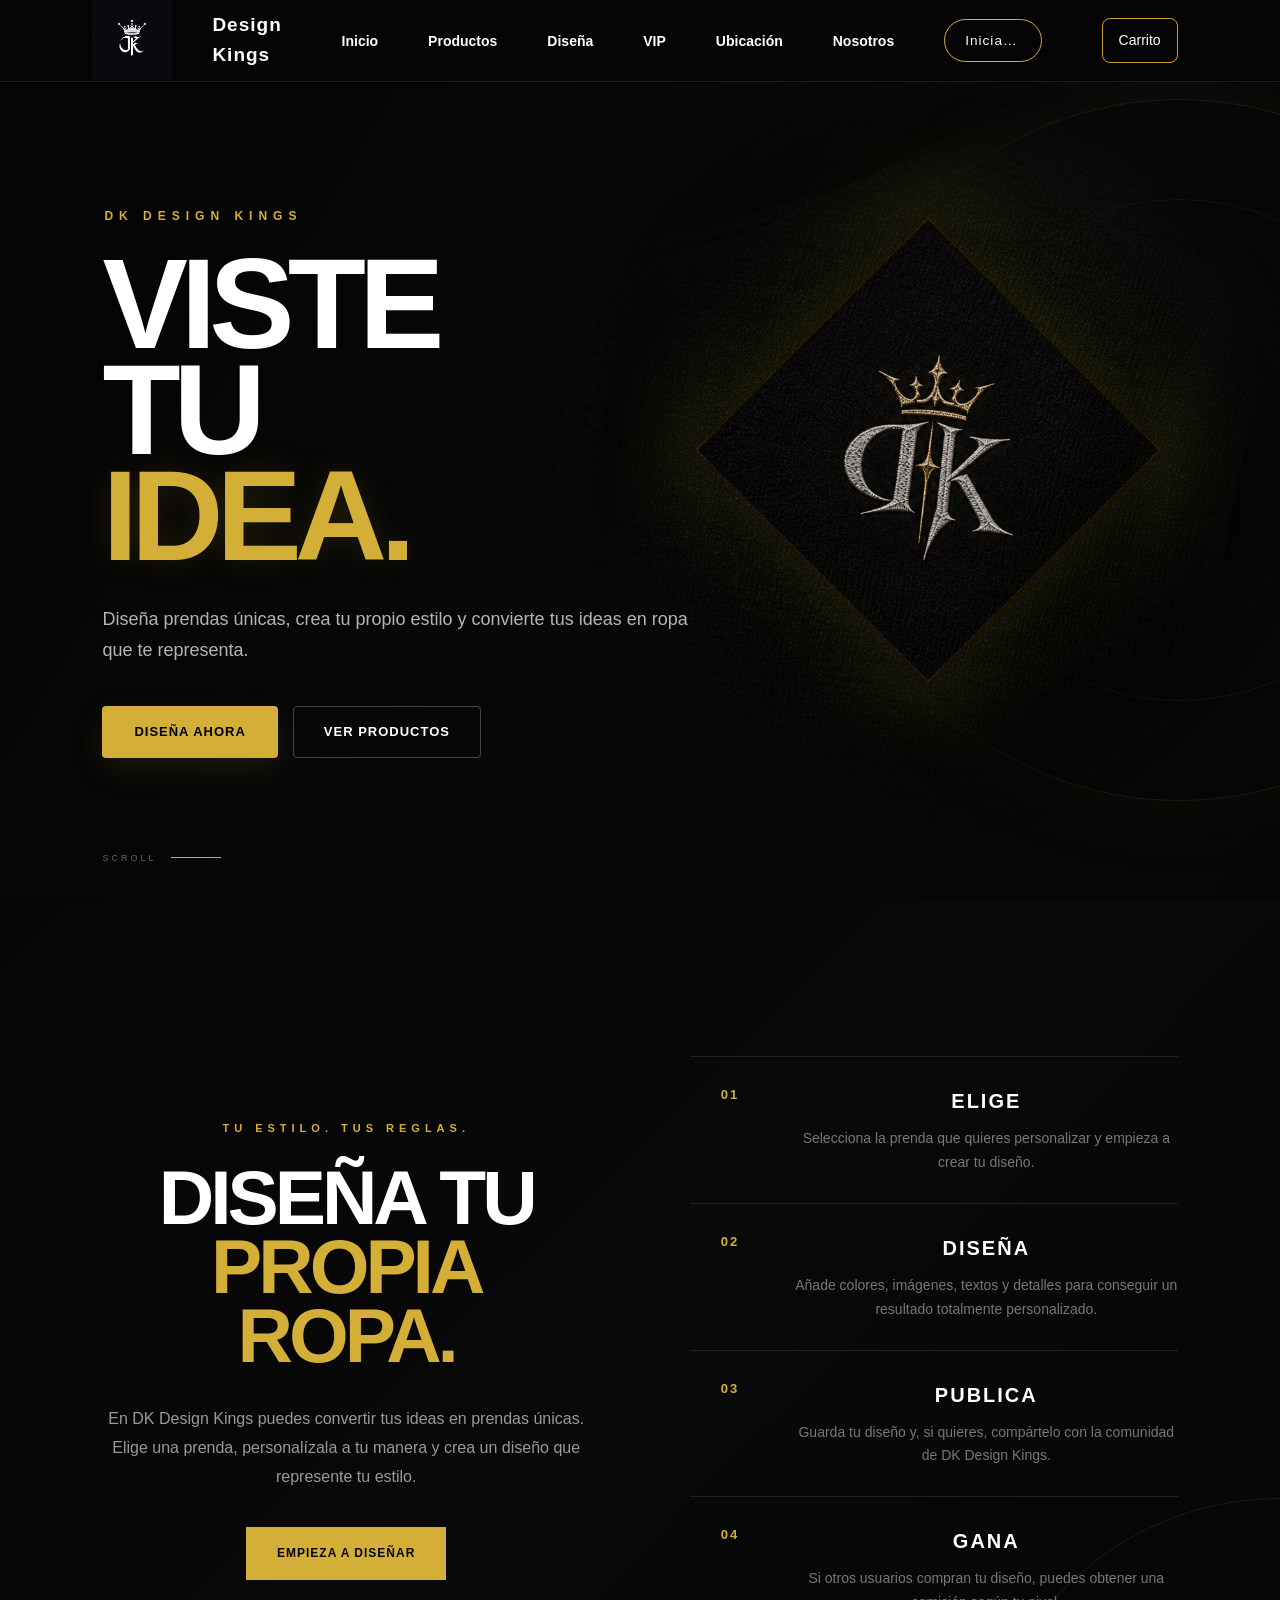
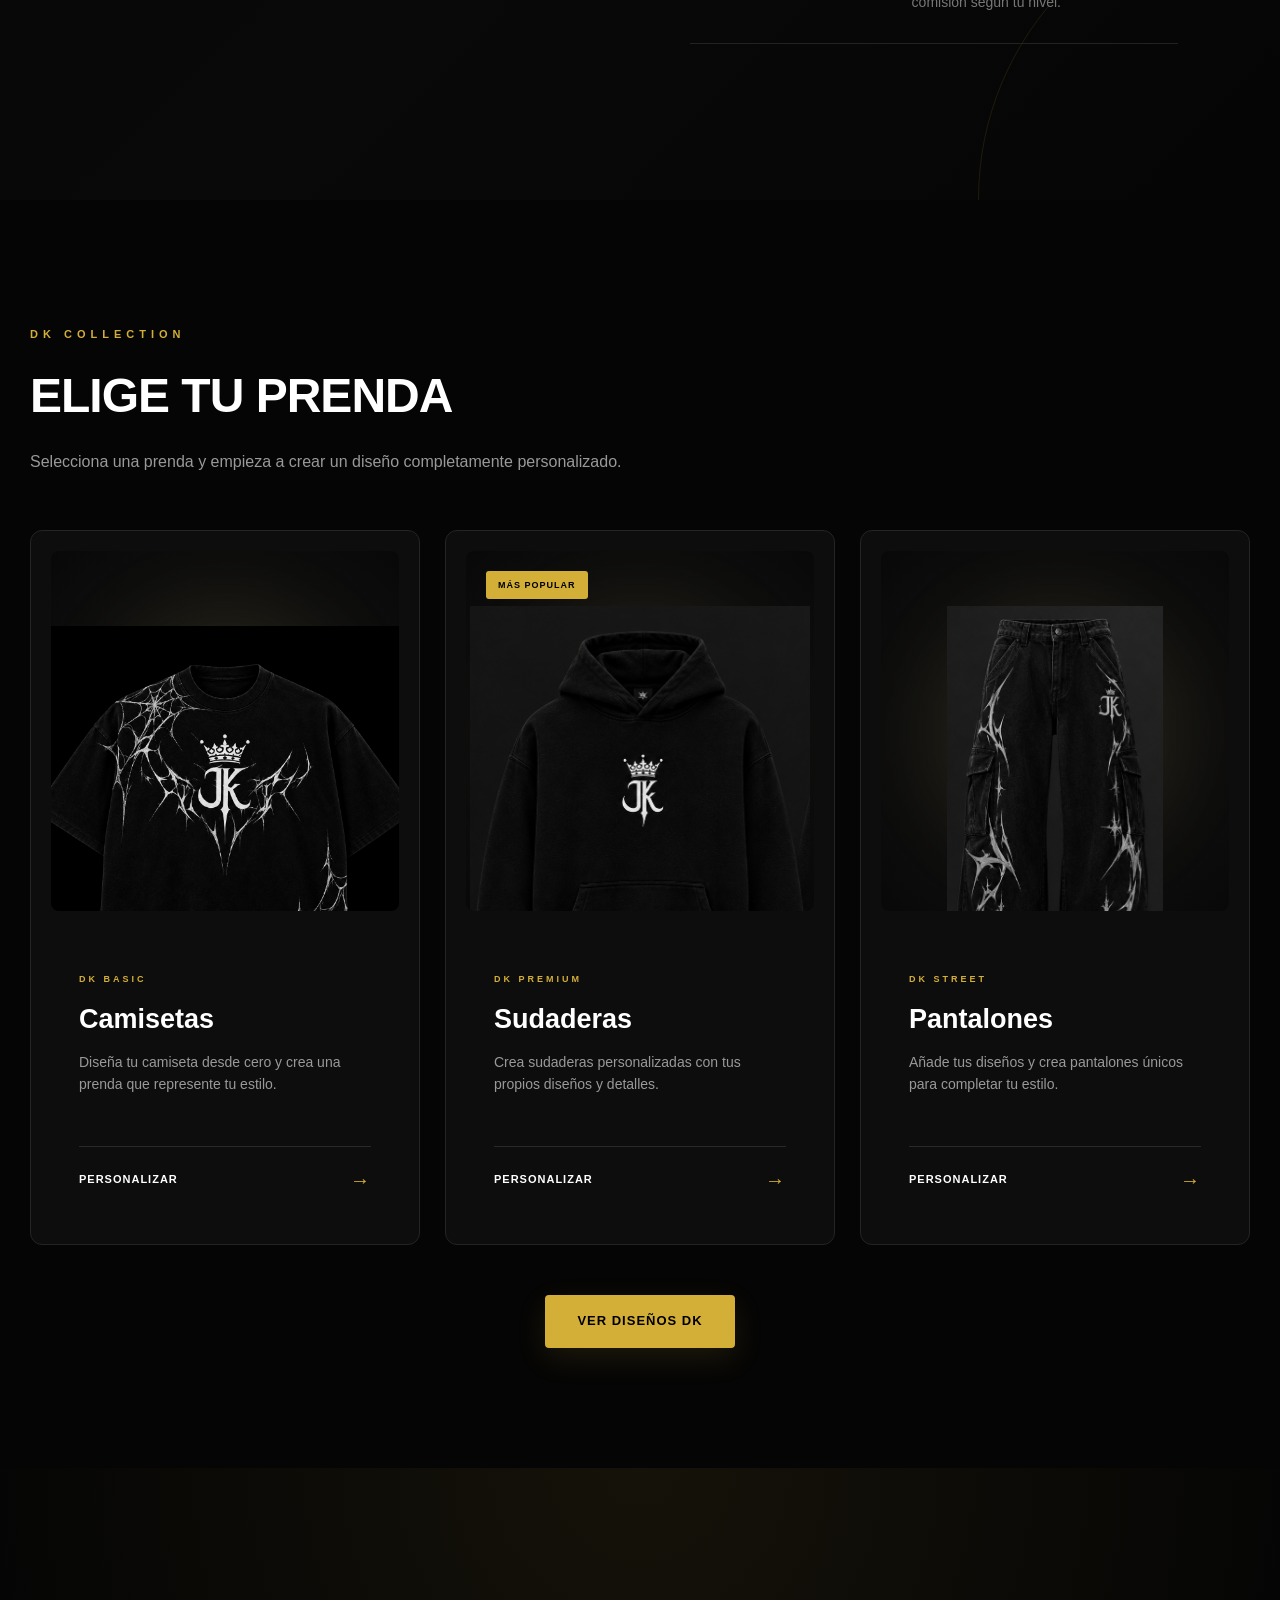
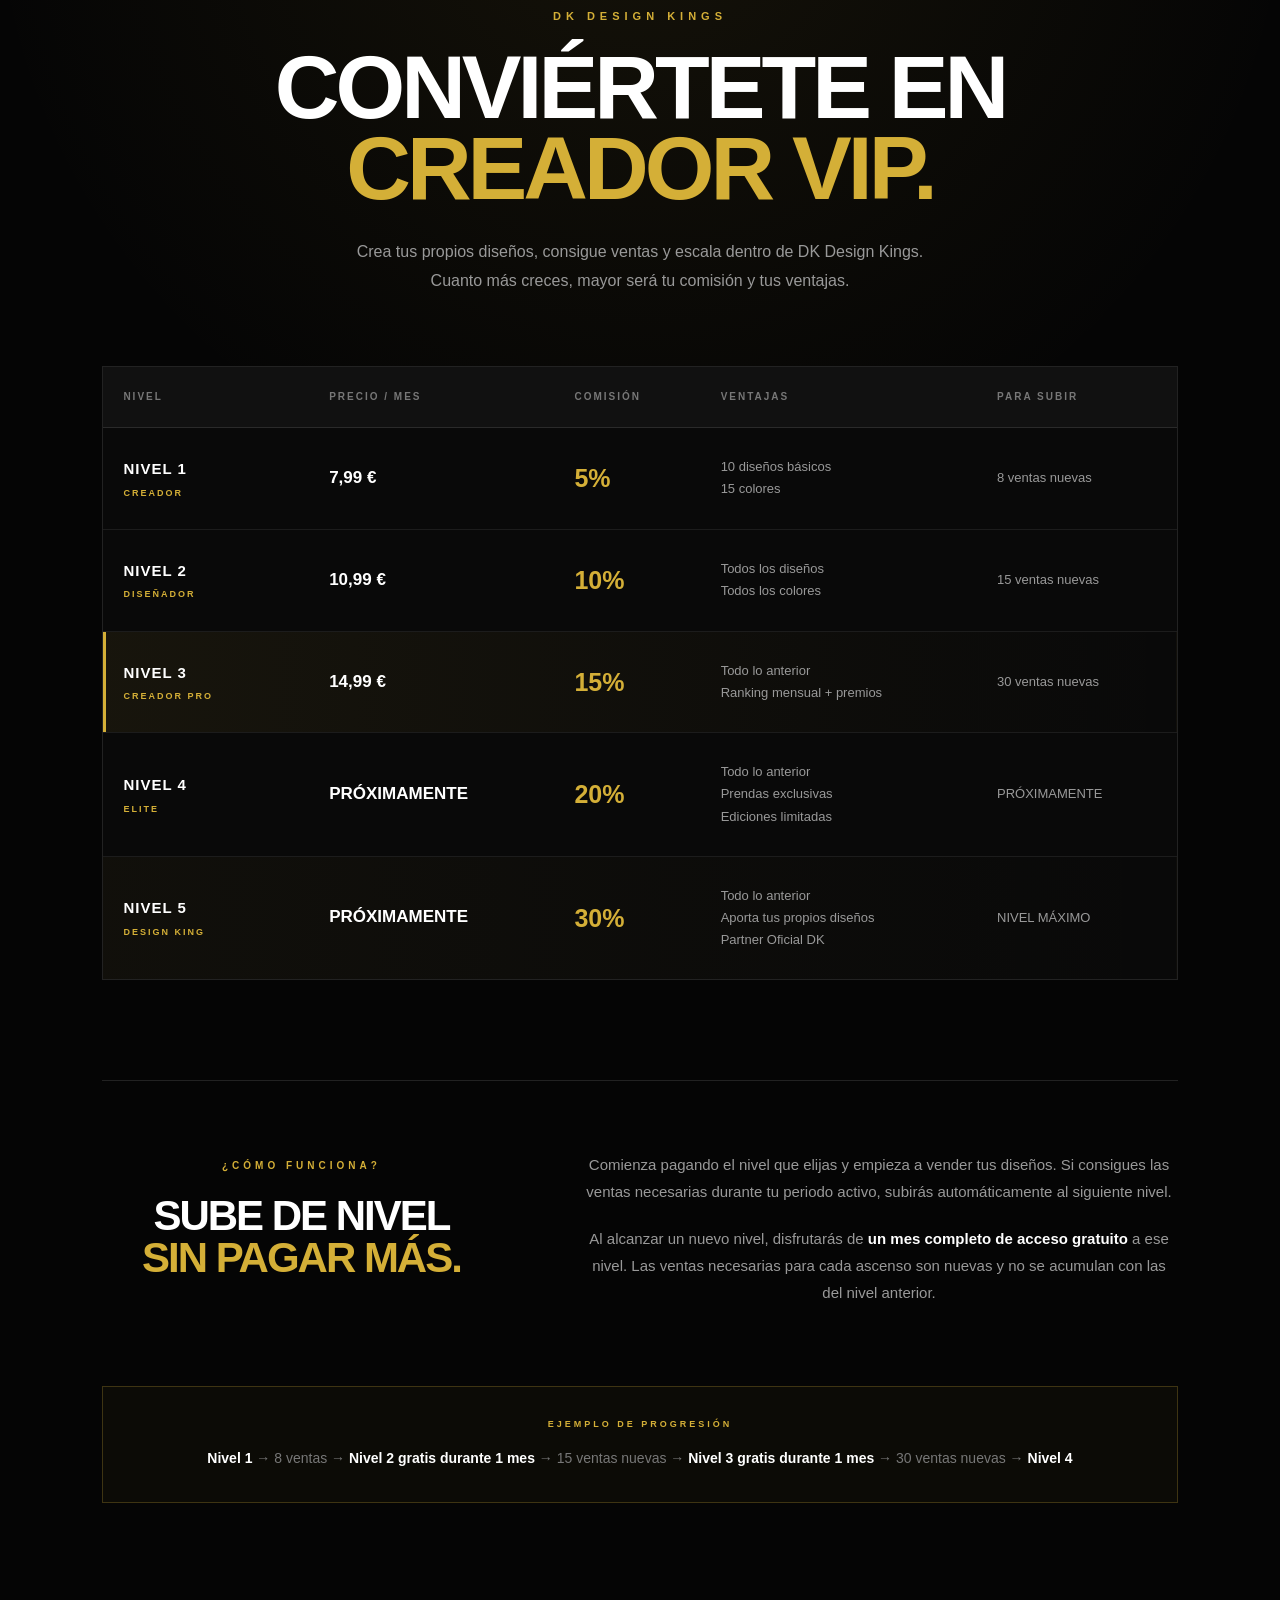
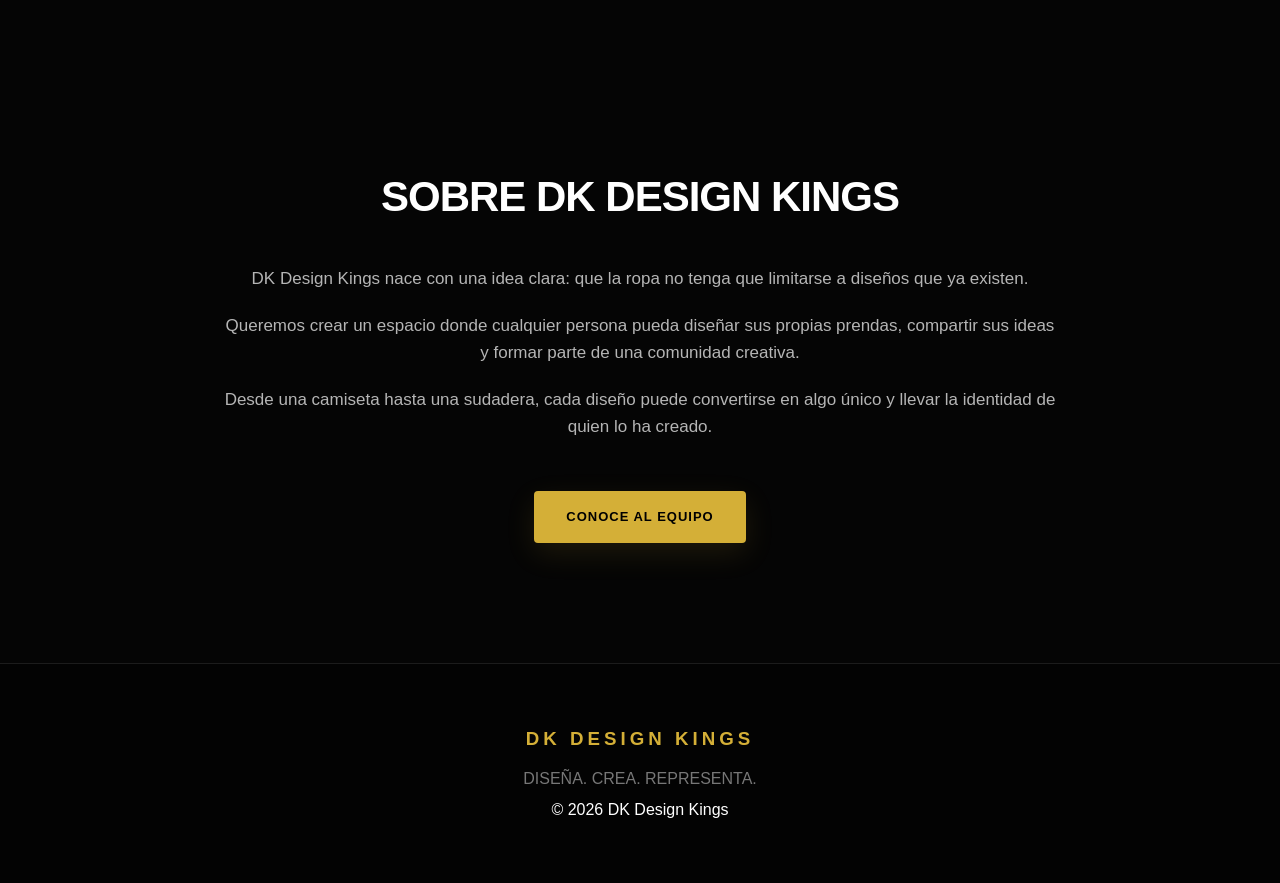
==== index.html @ 5ac58170 "commit incial" ====
<!DOCTYPE html>
<html lang="es">
<head>
    <meta charset="UTF-8">
    <meta name="viewport" content="width=device-width, initial-scale=1.0">

    <title>DK Design Kings</title>

    <link rel="stylesheet" href="style.css">
    <link rel="stylesheet" href="carrito.css">
    <script src="script.js" defer></script>
    <script src="carrito.js" defer></script>
</head>

<body>

    <!-- BARRA DE NAVEGACIÓN -->
    <header>
        <nav class="navbar">

<div class="logo">
    <img src="./Dk1.png" 
     style="width:125px; height:80px; object-fit:contain; display:block;"
     alt="Prueba">
</div>
          
<div class="brand-name">
    Design Kings
</div>
            <ul class="menu">
                <li><a href="#inicio">Inicio</a></li>
                <li><a href="#productos">Productos</a></li>
                <li><a href="#disena">Diseña</a></li>
                <li><a href="#vip">VIP</a></li>
                <li><a href="Equipo.html#ubicacion">Ubicación</a></li>
                <li><a href="#nosotros">Nosotros</a></li>
            </ul>

            <button type="button" class="login-button" id="btn-login">
                Iniciar sesión
            </button>

            <button type="button" class="cart-button nav-cart" data-carrito>
                Carrito <span class="cart-count oculto">0</span>
            </button>

        </nav>
    </header>

    <main>


<!-- PORTADA -->
<section id="inicio" class="hero">

    <div class="hero-content">

        <div class="hero-label">
            DK DESIGN KINGS
        </div>

        <h1>
            VISTE<br>
            TU<br>
            <span>IDEA.</span>
        </h1>

        <p class="hero-description">
            Diseña prendas únicas, crea tu propio estilo
            y convierte tus ideas en ropa que te representa.
        </p>

        <div class="hero-buttons">

            <a href="#disena" class="button">
                DISEÑA AHORA
            </a>

            <a href="#productos" class="button-outline">
                VER PRODUCTOS
            </a>

        </div>

    </div>


    <!-- ELEMENTO DECORATIVO -->

    <div class="hero-decoration">

        <div class="gold-circle"></div>

        <div class="dk-watermark">
    <img src="DkRopa.png" alt="DK Design Kings">
</div>

    </div>


    <!-- INDICADOR DE SCROLL -->

    <div class="scroll-indicator">

        <span>SCROLL</span>

        <div class="scroll-line"></div>

    </div>

</section>

<!-- DISEÑA -->
<section id="disena" class="design-section">

    <div class="design-intro">

        <span class="design-label">
            TU ESTILO. TUS REGLAS.
        </span>

        <h2>
            DISEÑA TU<br>
            <span>PROPIA ROPA.</span>
        </h2>

        <p>
            En DK Design Kings puedes convertir tus ideas
            en prendas únicas. Elige una prenda, personalízala
            a tu manera y crea un diseño que represente tu estilo.
        </p>

        <a href="#productos" class="design-button">
            EMPIEZA A DISEÑAR
        </a>

    </div>


    <div class="design-process">

        <div class="design-step">

            <div class="step-number">
                01
            </div>

            <div class="step-content">

                <h3>ELIGE</h3>

                <p>
                    Selecciona la prenda que quieres
                    personalizar y empieza a crear tu diseño.
                </p>

            </div>

        </div>


        <div class="design-step">

            <div class="step-number">
                02
            </div>

            <div class="step-content">

                <h3>DISEÑA</h3>

                <p>
                    Añade colores, imágenes, textos y detalles
                    para conseguir un resultado totalmente personalizado.
                </p>

            </div>

        </div>


        <div class="design-step">

            <div class="step-number">
                03
            </div>

            <div class="step-content">

                <h3>PUBLICA</h3>

                <p>
                    Guarda tu diseño y, si quieres, compártelo
                    con la comunidad de DK Design Kings.
                </p>

            </div>

        </div>


        <div class="design-step">

            <div class="step-number">
                04
            </div>

            <div class="step-content">

                <h3>GANA</h3>

                <p>
                    Si otros usuarios compran tu diseño,
                    puedes obtener una comisión según tu nivel.
                </p>

            </div>

        </div>

    </div>

</section>
  
        <!-- PRODUCTOS -->
<section id="productos" class="section products-section">

    <div class="section-heading">
        <span>DK COLLECTION</span>

        <h2>ELIGE TU PRENDA</h2>

        <p>
            Selecciona una prenda y empieza a crear un diseño
            completamente personalizado.
        </p>
    </div>


    <div class="products">

        <!-- CAMISETA -->

        <div class="product-card">

            <div class="product-image">

                <img src="CamisetaDk.png" alt="Camiseta personalizada" class="clothing-image">

            </div>

            <div class="product-info">

                <span class="product-type">
                    DK BASIC
                </span>

                <h3>Camisetas</h3>

                <p>
                    Diseña tu camiseta desde cero y crea
                    una prenda que represente tu estilo.
                </p>

                <a href="editor.html?prenda=manga_corta" class="product-button">
                    PERSONALIZAR
                    <span>→</span>
                </a>

            </div>

        </div>


        <!-- SUDADERA -->

        <div class="product-card">

            <div class="product-image">

                <img src="SudaderaDk.png" alt="Sudadera personalizada" class="clothing-image">
              <span class="product-tag">
                    MÁS POPULAR
                </span>
            </div>

            <div class="product-info">

                <span class="product-type">
                    DK PREMIUM
                </span>

                <h3>Sudaderas</h3>

                <p>
                    Crea sudaderas personalizadas con tus
                    propios diseños y detalles.
                </p>

                <a href="editor.html?prenda=sudadera" class="product-button">
                    PERSONALIZAR
                    <span>→</span>
                </a>

            </div>

        </div>


        <!-- PANTALONES -->

        <div class="product-card">

            <div class="product-image">

                <img src="PantalonDk.png" alt="Pantalón personalizado" class="clothing-image">

            </div>

            <div class="product-info">

                <span class="product-type">
                    DK STREET
                </span>

                <h3>Pantalones</h3>

                <p>
                    Añade tus diseños y crea pantalones
                    únicos para completar tu estilo.
                </p>

                <a href="editor.html?prenda=pantalon" class="product-button">
                    PERSONALIZAR
                    <span>→</span>
                </a>

            </div>

        </div>

    </div>

    <div style="text-align:center; margin-top:50px;">
        <a href="Coleccion.html" class="button">
            VER DISEÑOS DK
        </a>
    </div>

</section>

<!-- VIP -->
<section id="vip" class="section vip-section">

    <div class="vip-intro">

        <span class="vip-label">
            DK DESIGN KINGS
        </span>

        <h2>
            CONVIÉRTETE EN<br>
            <span>CREADOR VIP.</span>
        </h2>

        <p>
            Crea tus propios diseños, consigue ventas y
            escala dentro de DK Design Kings. Cuanto más
            creces, mayor será tu comisión y tus ventajas.
        </p>

    </div>


    <!-- TABLA DE NIVELES -->

    <div class="vip-table-container">

        <table class="vip-table">

            <thead>

                <tr>
                    <th>NIVEL</th>
                    <th>PRECIO / MES</th>
                    <th>COMISIÓN</th>
                    <th>VENTAJAS</th>
                    <th>PARA SUBIR</th>
                </tr>

            </thead>


            <tbody>

                <!-- NIVEL 1 -->

                <tr>

                    <td>
                        <strong>NIVEL 1</strong>
                        <span>CREADOR</span>
                    </td>

                    <td>
                        <strong>7,99 €</strong>
                    </td>

                    <td>
                        <strong>5%</strong>
                    </td>

                    <td>
                        10 diseños básicos<br>
                        15 colores
                    </td>

                    <td>
                        8 ventas nuevas
                    </td>

                </tr>


                <!-- NIVEL 2 -->

                <tr>

                    <td>
                        <strong>NIVEL 2</strong>
                        <span>DISEÑADOR</span>
                    </td>

                    <td>
                        <strong>10,99 €</strong>
                    </td>

                    <td>
                        <strong>10%</strong>
                    </td>

                    <td>
                        Todos los diseños<br>
                        Todos los colores
                    </td>

                    <td>
                        15 ventas nuevas
                    </td>

                </tr>


                <!-- NIVEL 3 -->

                <tr>

                    <td>
                        <strong>NIVEL 3</strong>
                        <span>CREADOR PRO</span>
                    </td>

                    <td>
                        <strong>14,99 €</strong>
                    </td>

                    <td>
                        <strong>15%</strong>
                    </td>

                    <td>
                        Todo lo anterior<br>
                        Ranking mensual + premios
                    </td>

                    <td>
                        30 ventas nuevas
                    </td>

                </tr>


                <!-- NIVEL 4 -->

                <tr>

                    <td>
                        <strong>NIVEL 4</strong>
                        <span>ELITE</span>
                    </td>

                    <td>
                        <strong>PRÓXIMAMENTE</strong>
                    </td>

                    <td>
                        <strong>20%</strong>
                    </td>

                    <td>
                        Todo lo anterior<br>
                        Prendas exclusivas<br>
                        Ediciones limitadas
                    </td>

                    <td>
                        PRÓXIMAMENTE
                    </td>

                </tr>


                <!-- NIVEL 5 -->

                <tr>

                    <td>
                        <strong>NIVEL 5</strong>
                        <span>DESIGN KING</span>
                    </td>

                    <td>
                        <strong>PRÓXIMAMENTE</strong>
                    </td>

                    <td>
                        <strong>30%</strong>
                    </td>

                    <td>
                        Todo lo anterior<br>
                        Aporta tus propios diseños<br>
                        Partner Oficial DK
                    </td>

                    <td>
                        NIVEL MÁXIMO
                    </td>

                </tr>

            </tbody>

        </table>

    </div>


    <!-- FUNCIONAMIENTO -->

    <div class="vip-how">

        <div class="vip-how-title">
            <span>¿CÓMO FUNCIONA?</span>

            <h3>
                SUBE DE NIVEL<br>
                <strong>SIN PAGAR MÁS.</strong>
            </h3>
        </div>


        <div class="vip-how-text">

            <p>
                Comienza pagando el nivel que elijas y
                empieza a vender tus diseños. Si consigues
                las ventas necesarias durante tu periodo
                activo, subirás automáticamente al siguiente
                nivel.
            </p>

            <p>
                Al alcanzar un nuevo nivel, disfrutarás de
                <strong>un mes completo de acceso gratuito</strong>
                a ese nivel. Las ventas necesarias para cada
                ascenso son nuevas y no se acumulan con las
                del nivel anterior.
            </p>

        </div>

    </div>


    <!-- EJEMPLO -->

    <div class="vip-example">

        <span> EJEMPLO DE PROGRESIÓN </span>

        <p>
            <strong>Nivel 1</strong> → 8 ventas →
            <strong>Nivel 2 gratis durante 1 mes</strong>
            →
            15 ventas nuevas →
            <strong>Nivel 3 gratis durante 1 mes</strong>
            →
            30 ventas nuevas →
            <strong>Nivel 4</strong>
        </p>

    </div>

</section>

<!-- NOSOTROS -->
       <section id="nosotros" class="section about">

    <h2>SOBRE DK DESIGN KINGS</h2>

    <p>
        DK Design Kings nace con una idea clara:
        que la ropa no tenga que limitarse a diseños
        que ya existen.
    </p>

    <p>
        Queremos crear un espacio donde cualquier persona
        pueda diseñar sus propias prendas, compartir sus ideas
        y formar parte de una comunidad creativa.
    </p>

    <p>
        Desde una camiseta hasta una sudadera, cada diseño
        puede convertirse en algo único y llevar la identidad
        de quien lo ha creado.
    </p>

    <a href="Equipo.html" class="button" style="display:inline-block; margin-top:30px;">
        CONOCE AL EQUIPO
    </a>

</section>

    </main>


    <!-- PIE DE PÁGINA -->
    <footer>

        <h3>DK DESIGN KINGS</h3>

        <p>DISEÑA. CREA. REPRESENTA.</p>

        © <span class="footer-year"></span> DK Design Kings

    </footer>



    <!-- INICIAR SESIÓN -->
    <div class="login-overlay" id="login-modal" hidden>
        <div class="login-box" role="dialog" aria-modal="true" aria-labelledby="login-title">

            <button type="button" class="login-close" id="login-close" aria-label="Cerrar">&times;</button>

            <span class="login-label">DK DESIGN KINGS</span>
            <h2 id="login-title">MI CUENTA</h2>

            <div class="login-tabs" id="login-tabs">
                <button type="button" class="login-tab activa" data-vista="login">INICIAR SESIÓN</button>
                <button type="button" class="login-tab" data-vista="registro">CREAR CUENTA</button>
            </div>

            <p class="login-msg" id="login-msg" role="alert"></p>

            <!-- Iniciar sesión -->
            <form class="login-form" id="form-login" data-vista="login" novalidate>
                <label>Correo electrónico
                    <input type="email" name="email" autocomplete="email" required>
                </label>
                <label>Contraseña
                    <input type="password" name="password" autocomplete="current-password" required>
                </label>
                <button type="submit" class="button">ENTRAR</button>
            </form>

            <!-- Crear cuenta -->
            <form class="login-form" id="form-registro" data-vista="registro" hidden novalidate>
                <label>Nombre
                    <input type="text" name="nombre" autocomplete="name" required>
                </label>
                <label>Correo electrónico
                    <input type="email" name="email" autocomplete="email" required>
                </label>
                <label>Contraseña (mínimo 6 caracteres)
                    <input type="password" name="password" autocomplete="new-password" required>
                </label>
                <label>Repite la contraseña
                    <input type="password" name="password2" autocomplete="new-password" required>
                </label>
                <button type="submit" class="button">CREAR CUENTA</button>
            </form>

            <!-- Sesión iniciada -->
            <div class="login-sesion" id="vista-sesion" hidden>
                <p>Has iniciado sesión como</p>
                <strong id="sesion-nombre"></strong>
                <span id="sesion-email"></span>

                <div class="login-disenos">
                    <h3>MIS DISEÑOS</h3>
                    <p class="login-disenos-vacio" id="sin-disenos">Aún no tienes diseños guardados.</p>
                    <ul id="lista-disenos"></ul>
                </div>

                <button type="button" class="button-outline" id="btn-logout">CERRAR SESIÓN</button>
            </div>

        </div>
    </div>

</body>
</html>
---- style.css ----
/* ==========================================
   DK DESIGN KINGS
   MODERN BLACK & GOLD
   ========================================== */

* {
    margin: 0;
    padding: 0;
    box-sizing: border-box;
    scroll-behavior: smooth;
}

:root {
    --black: #050505;
    --black-light: #0c0c0c;
    --card: #111111;
    --card-light: #171717;

    --gold: #d4af37;
    --gold-light: #f0d66d;

    --white: #ffffff;
    --gray: #b5b5b5;
    --dark-gray: #777777;
}

body {
    font-family: Arial, Helvetica, sans-serif;
    background: var(--black);
    color: var(--white);
    line-height: 1.6;
}


/* ==========================================
   NAVEGACIÓN
   ========================================== */

header {
    position: fixed;
    top: 0;
    left: 0;

    width: 100%;

    z-index: 1000;

    background: rgba(5, 5, 5, 0.88);

    backdrop-filter: blur(15px);

    border-bottom: 1px solid rgba(212, 175, 55, 0.15);
}

.navbar {
    max-width: 1250px;

    min-height: 80px;

    margin: auto;

    padding: 10px 25px;

    display: flex;
    align-items: center;

    gap: 50px;
}


/* LOGO */

.logo {
    width: 60px;
    height: 60px;

    display: flex;
    align-items: center;
    justify-content: center;

    background: transparent;

    border-radius: 0;

    box-shadow: none;

    transition: 0.5s;
}

.logo img {
    width: 6px;
    height: 60px;

    object-fit: contain;

    display: block;
}

.logo:hover {
    transform: scale(1.05);
}


.brand-name {
    color: var(--white);

    font-size: 19px;

    font-weight: 700;

    letter-spacing: 1px;
}

/* MENÚ */

.menu {
    list-style: none;

    display: flex;

    gap: 50px;

    margin-left: auto;
}

.menu a {
    position: relative;

    color: var(--white);

    text-decoration: none;

    font-size: 14px;

    font-weight: 600;

    transition: 0.3s;
}

.menu a::after {
    content: "";

    position: absolute;

    left: 0;
    bottom: -7px;

    width: 0;
    height: 2px;

    background: var(--gold);

    transition: 0.3s;
}

.menu a:hover {
    color: var(--gold);
}

.menu a:hover::after {
    width: 100%;
}


/* ==========================================
   HERO / PORTADA
   ========================================== */

.hero {
    min-height: 100vh;

    display: flex;
    align-items: center;

    padding: 140px 8% 80px;

    position: relative;

    overflow: hidden;

    background:
        radial-gradient(
            circle at 75% 40%,
            rgba(212, 175, 55, 0.12),
            transparent 30%
        ),

        linear-gradient(
            135deg,
            #050505 0%,
            #0a0a0a 50%,
            #050505 100%
        );
}


/* BRILLO DECORATIVO */

.hero::before {
    content: "";

    position: absolute;

    width: 500px;
    height: 500px;

    right: -180px;
    top: 100px;

    border-radius: 50%;

    border: 1px solid rgba(212, 175, 55, 0.12);

    box-shadow:
        0 0 100px rgba(212, 175, 55, 0.05);
}


.hero-content {
    position: relative;

    max-width: 800px;

    z-index: 2;
}


.small-title {
    color: var(--gold);

    font-size: 13px;

    font-weight: 700;

    letter-spacing: 6px;

    margin-bottom: 25px;
}


.hero h1 {
    font-size: clamp(60px, 10vw, 125px);

    line-height: 0.86;

    letter-spacing: -6px;

    font-weight: 900;

    margin-bottom: 35px;
}


.hero p {
    max-width: 600px;

    color: var(--gray);

    font-size: 18px;

    margin-bottom: 40px;
}


/* ==========================================
   BOTONES
   ========================================== */

.button {
    display: inline-block;

    padding: 16px 32px;

    background: var(--gold);

    color: #000;

    text-decoration: none;

    font-size: 13px;

    font-weight: 800;

    letter-spacing: 1px;

    border-radius: 4px;

    transition: 0.3s;

    box-shadow:
        0 10px 30px rgba(212, 175, 55, 0.12);
}

.button:hover {
    background: var(--gold-light);

    transform: translateY(-4px);

    box-shadow:
        0 15px 35px rgba(212, 175, 55, 0.25);
}


/* ==========================================
   SECCIONES
   ========================================== */

.section {
    max-width: 1250px;

    margin: auto;

    padding: 120px 30px;
}


.section h2 {
    font-size: 42px;

    font-weight: 800;

    letter-spacing: -1px;

    margin-bottom: 20px;
}


.section-text {
    max-width: 650px;

    color: var(--gray);

    margin-bottom: 60px;
}


/* ==========================================
   PRODUCTOS
   ========================================== */

.products {
    display: grid;

    grid-template-columns:
        repeat(3, 1fr);

    gap: 25px;
}


.product-card {
    position: relative;

    background:
        linear-gradient(
            145deg,
            #151515,
            #0d0d0d
        );

    border: 1px solid #242424;

    padding: 20px;

    border-radius: 12px;

    overflow: hidden;

    transition: 0.4s;
}


.product-card::before {
    content: "";

    position: absolute;

    top: 0;
    left: 0;

    width: 100%;
    height: 2px;

    background: var(--gold);

    transform: scaleX(0);

    transform-origin: left;

    transition: 0.4s;
}


.product-card:hover {
    transform: translateY(-10px);

    border-color: rgba(212, 175, 55, 0.5);

    box-shadow:
        0 20px 50px rgba(0, 0, 0, 0.5);
}


.product-card:hover::before {
    transform: scaleX(1);
}


.product-image {
    height: 220px;

    display: flex;

    align-items: center;
    justify-content: center;

    background:
        radial-gradient(
            circle,
            #222222,
            #0b0b0b
        );

    border-radius: 8px;

    font-size: 90px;

    margin-bottom: 25px;
}


.product-card h3 {
    color: var(--white);

    font-size: 24px;

    margin-bottom: 8px;
}


.product-card p {
    color: var(--gray);

    font-size: 14px;
}


/* ==========================================
   DISEÑA
   ========================================== */

.design-section {
    text-align: center;

    max-width: 1300px;
}


.design-section > p {
    max-width: 700px;

    margin: 0 auto 65px;

    color: var(--gray);
}


.steps {
    display: grid;

    grid-template-columns:
        repeat(3, 1fr);

    gap: 25px;
}


.steps div {
    position: relative;

    background: var(--card);

    border: 1px solid #242424;

    padding: 40px 30px;

    border-radius: 10px;

    transition: 0.3s;
}


.steps div:hover {
    border-color: var(--gold);

    transform: translateY(-6px);
}


.steps span {
    color: var(--gold);

    font-size: 14px;

    font-weight: bold;

    letter-spacing: 2px;
}


.steps h3 {
    color: var(--white);

    font-size: 26px;

    margin: 15px 0 10px;
}


.steps p {
    color: var(--gray);
}


/* ==========================================
   VIP
   ========================================== */

.vip-section {
    max-width: 1300px;

    text-align: center;
}


.vip-section > p {
    color: var(--gray);

    margin-bottom: 60px;
}


.levels {
    display: grid;

    grid-template-columns:
        repeat(5, 1fr);

    gap: 15px;
}


.level {
    background:
        linear-gradient(
            145deg,
            #151515,
            #0d0d0d
        );

    border: 1px solid #292929;

    padding: 30px 15px;

    border-radius: 10px;

    transition: 0.3s;
}


.level:hover {
    border-color: var(--gold);

    transform: translateY(-7px);

    box-shadow:
        0 15px 35px rgba(212, 175, 55, 0.08);
}


.level span {
    color: var(--gold);

    font-size: 11px;

    font-weight: bold;

    letter-spacing: 2px;
}


.level h3 {
    color: var(--white);

    font-size: 45px;

    margin: 12px 0;
}


.level p {
    color: var(--gray);

    font-size: 13px;
}


/* ==========================================
   SOBRE NOSOTROS
   ========================================== */

.about {
    max-width: 900px;

    text-align: center;
}


.about h2 {
    margin-bottom: 35px;
}


.about p {
    color: var(--gray);

    margin-bottom: 20px;

    font-size: 17px;
}


/* ==========================================
   FOOTER
   ========================================== */

footer {
    text-align: center;

    padding: 60px 20px;

    background: #030303;

    border-top: 1px solid #1c1c1c;
}


footer h3 {
    color: var(--gold);

    letter-spacing: 4px;

    margin-bottom: 12px;
}


footer p {
    color: var(--dark-gray);

    margin: 5px;
}


/* ==========================================
   TABLET
   ========================================== */

@media (max-width: 900px) {

    .menu {
        gap: 15px;
    }

    .menu a {
        font-size: 12px;
    }

    .products {
        grid-template-columns: 1fr;
    }

    .steps {
        grid-template-columns: 1fr;
    }

    .levels {
        grid-template-columns:
            repeat(2, 1fr);
    }
}


/* ==========================================
   MÓVIL
   ========================================== */

@media (max-width: 600px) {

    .navbar {
        min-height: 70px;

        padding: 10px 15px;
    }

    .brand-name {
        font-size: 15px;
    }

    .menu {
        display: none;
    }

    .hero {
        padding: 120px 25px 70px;
    }

    .hero h1 {
        font-size: 60px;

        letter-spacing: -3px;
    }

    .hero p {
        font-size: 16px;
    }

    .section {
        padding: 80px 20px;
    }

    .section h2 {
        font-size: 32px;
    }

    .levels {
        grid-template-columns: 1fr;
    }

}

/* ==========================================
   PORTADA DK DESIGN KINGS
   ========================================== */

.hero {
    min-height: 100vh;

    position: relative;

    display: flex;
    align-items: center;

    padding: 140px 8% 80px;

    overflow: hidden;

    background:
        radial-gradient(
            circle at 75% 45%,
            rgba(212, 175, 55, 0.13),
            transparent 28%
        ),

        linear-gradient(
            120deg,
            #030303 0%,
            #080808 55%,
            #050505 100%
        );
}


/* LÍNEAS DECORATIVAS */

.hero::before {
    content: "";

    position: absolute;

    width: 700px;
    height: 700px;

    right: -250px;
    top: 50%;

    transform: translateY(-50%);

    border: 1px solid rgba(212, 175, 55, 0.12);

    border-radius: 50%;

    box-shadow:
        0 0 100px rgba(212, 175, 55, 0.05);
}


.hero::after {
    content: "";

    position: absolute;

    width: 500px;
    height: 500px;

    right: -150px;
    top: 50%;

    transform: translateY(-50%);

    border: 1px solid rgba(212, 175, 55, 0.08);

    border-radius: 50%;
}


/* CONTENIDO */

.hero-content {
    position: relative;

    z-index: 5;

    max-width: 750px;
}


/* PEQUEÑO TÍTULO */

.hero-label {
    display: inline-block;

    color: #d4af37;

    font-size: 12px;

    font-weight: 800;

    letter-spacing: 6px;

    margin-bottom: 25px;

    padding-left: 2px;
}


/* TÍTULO PRINCIPAL */

.hero h1 {
    margin: 0;

    color: #ffffff;

    font-size: clamp(70px, 10vw, 135px);

    line-height: 0.83;

    letter-spacing: -7px;

    font-weight: 900;
}


/* PALABRA DORADA */

.hero h1 span {
    color: #d4af37;

    text-shadow:
        0 0 30px rgba(212, 175, 55, 0.15);
}


/* DESCRIPCIÓN */

.hero-description {
    max-width: 550px;

    margin-top: 35px;

    margin-bottom: 35px;

    color: #b5b5b5;

    font-size: 17px;

    line-height: 1.7;
}


/* BOTONES */

.hero-buttons {
    display: flex;

    align-items: center;

    gap: 15px;
}


.hero-buttons .button {
    margin: 0;
}


/* BOTÓN TRANSPARENTE */

.button-outline {
    display: inline-block;

    padding: 15px 30px;

    color: #ffffff;

    background: transparent;

    border: 1px solid #444444;

    border-radius: 4px;

    text-decoration: none;

    font-size: 13px;

    font-weight: 700;

    letter-spacing: 1px;

    transition: 0.3s;
}


.button-outline:hover {
    color: #d4af37;

    border-color: #d4af37;

    transform: translateY(-3px);
}


/* ==========================================
   DECORACIÓN DK
   ========================================== */

.hero-decoration {
    position: absolute;

    right: 8%;

    top: 50%;

    width: 500px;
    height: 500px;

    transform: translateY(-50%);

    z-index: 2;
}


/* CÍRCULO DORADO */

.gold-circle {
    position: absolute;

    width: 330px;
    height: 330px;

    left: 50%;
    top: 50%;

    transform:
        translate(-50%, -50%)
        rotate(45deg);

    border: 2px solid rgba(211, 110, 0, 0.86);

    box-shadow:
        0 0 90px rgba(229, 232, 0, 0.86);

    animation: floating 5s ease-in-out infinite;
}


 /* DK GIGANTE */

.dk-watermark {
    position: absolute;

    left: 50%;
    top: 50%;

    transform: translate(-50%, -50%);

    width: 800px;
    height: 800px;

    display: flex;
    align-items: center;
    justify-content: center;

    user-select: none;
}

.dk-watermark img {
    width: 100%;
    height: 100%;

    object-fit: contain;

    opacity: 0.85;
}


/* ANIMACIÓN */

@keyframes floating {

    0% {
        transform:
            translate(-50%, -50%)
            rotate(45deg);
    }

    50% {
        transform:
            translate(-50%, -53%)
            rotate(50deg);
    }

    100% {
        transform:
            translate(-50%, -50%)
            rotate(45deg);
    }

}


/* ==========================================
   SCROLL
   ========================================== */

.scroll-indicator {
    position: absolute;

    bottom: 35px;
    left: 8%;

    display: flex;

    align-items: center;

    gap: 15px;

    color: #666666;

    font-size: 9px;

    letter-spacing: 3px;
}


.scroll-line {
    width: 50px;

    height: 1px;

    background: #d4af37;
}


/* ==========================================
   PORTADA EN TABLET
   ========================================== */

@media (max-width: 1000px) {

    .hero-decoration {
        right: -100px;

        opacity: 0.5;
    }

}


/* ==========================================
   PORTADA EN MÓVIL
   ========================================== */

@media (max-width: 600px) {

    .hero {
        padding:
            130px 25px
            100px;
    }


    .hero h1 {
        font-size: 68px;

        letter-spacing: -4px;
    }


    .hero-description {
        font-size: 15px;
    }


    .hero-buttons {
        flex-direction: column;

        align-items: flex-start;
    }


    .hero-decoration {
        right: -250px;

        opacity: 0.25;
    }


    .scroll-indicator {
        left: 25px;
    }

}
/* ==========================================
   PRODUCTOS - DK COLLECTION
   ========================================== */

.products-section {
    max-width: 1300px;
}


/* CABECERA */

.section-heading {
    margin-bottom: 55px;
}

.section-heading span {
    color: #d4af37;

    font-size: 11px;

    font-weight: 800;

    letter-spacing: 5px;
}

.section-heading h2 {
    margin-top: 12px;

    margin-bottom: 15px;

    font-size: 48px;

    color: #ffffff;
}

.section-heading p {
    max-width: 600px;

    color: #999999;

    font-size: 16px;
}


/* GRID */

.products {
    display: grid;

    grid-template-columns:
        repeat(3, 1fr);

    gap: 25px;
}


/* TARJETA */

.product-card {
    position: relative;

    background: #0d0d0d;

    border: 1px solid #242424;

    border-radius: 12px;

    overflow: hidden;

    transition: 0.4s;
}

.product-card:hover {
    transform: translateY(-10px);

    border-color: rgba(212, 175, 55, 0.55);

    box-shadow:
        0 25px 60px rgba(0, 0, 0, 0.5);
}


/* IMAGEN */

.product-image {
    height: 360px;

    position: relative;

    display: flex;

    align-items: center;
    justify-content: center;

    overflow: hidden;

    background:
        radial-gradient(
            circle at center,
            #242424 0%,
            #111111 45%,
            #080808 100%
        );
}


/* BRILLO */

.product-image::before {
    content: "";

    position: absolute;

    width: 250px;
    height: 250px;

    border-radius: 50%;

    background:
        rgba(212, 175, 55, 0.08);

    filter: blur(40px);

    transition: 0.4s;
}

.product-card:hover .product-image::before {
    background:
        rgba(212, 175, 55, 0.14);

    transform: scale(1.2);
}


/* ETIQUETA */

.product-tag {
    position: absolute;

    top: 20px;
    left: 20px;

    padding: 7px 12px;

    background: #d4af37;

    color: #000;

    font-size: 9px;

    font-weight: 800;

    letter-spacing: 1px;

    border-radius: 3px;
}


/* ==========================================
   PRENDAS CREADAS CON CSS
   ========================================== */

.clothing-icon {
    position: relative;

    z-index: 2;

    filter:
        drop-shadow(
            0 20px 20px rgba(0,0,0,0.5)
        );
}


/* CAMISETA */

.t-shirt {
    width: 190px;
    height: 210px;
}

.shirt-body {
    position: absolute;

    width: 120px;
    height: 155px;

    left: 35px;
    top: 40px;

    background:
        linear-gradient(
            145deg,
            #222222,
            #090909
        );

    border: 1px solid #444;

    border-radius:
        10px 10px 15px 15px;
}

.shirt-body::before,
.shirt-body::after {
    content: "";

    position: absolute;

    top: 0;

    width: 55px;
    height: 75px;

    background: #151515;

    border: 1px solid #444;
}

.shirt-body::before {
    left: -45px;

    transform:
        rotate(25deg);

    border-radius: 8px;
}

.shirt-body::after {
    right: -45px;

    transform:
        rotate(-25deg);

    border-radius: 8px;
}


/* SUDADERA */

.hoodie {
    width: 210px;
    height: 230px;
}

.hoodie-body {
    position: absolute;

    width: 145px;
    height: 175px;

    left: 32px;
    top: 35px;

    background:
        linear-gradient(
            145deg,
            #292929,
            #080808
        );

    border: 1px solid #444;

    border-radius:
        12px 12px 20px 20px;
}

.hoodie-body::before {
    content: "";

    position: absolute;

    width: 75px;
    height: 55px;

    left: 35px;
    top: -30px;

    border: 1px solid #555;

    border-bottom: none;

    border-radius:
        50px 50px 0 0;
}

.hoodie-body::after {
    content: "DK";

    position: absolute;

    left: 50%;

    top: 50%;

    transform:
        translate(-50%, -50%);

    color: #d4af37;

    font-size: 30px;

    font-weight: 900;

    letter-spacing: -2px;
}


/* PANTALÓN */

.pants {
    width: 180px;
    height: 240px;
}

.pants-body {
    position: absolute;

    width: 150px;
    height: 210px;

    left: 15px;
    top: 15px;

    background:
        linear-gradient(
            90deg,
            #111111,
            #252525,
            #111111
        );

    border: 1px solid #444;

    clip-path:
        polygon(
            15% 0,
            85% 0,
            75% 48%,
            100% 100%,
            58% 100%,
            50% 55%,
            42% 100%,
            0 100%,
            25% 48%
        );
}


/* ==========================================
   INFORMACIÓN
   ========================================== */

.product-info {
    padding: 28px;
}


.product-type {
    color: #d4af37;

    font-size: 9px;

    font-weight: 800;

    letter-spacing: 3px;
}


.product-info h3 {
    margin-top: 8px;

    margin-bottom: 10px;

    color: #ffffff;

    font-size: 27px;
}


.product-info p {
    min-height: 70px;

    color: #999999;

    font-size: 14px;

    line-height: 1.6;
}

/* ==========================================
   SECCIÓN DISEÑA
   ========================================== */

.design-section {

    min-height: 100vh;

    position: relative;

    padding: 140px 8%;

    display: grid;

    grid-template-columns:
        1fr 1fr;

    align-items: center;

    gap: 100px;

    background:
        linear-gradient(
            135deg,
            #050505 0%,
            #090909 50%,
            #050505 100%
        );

    overflow: hidden;
}


/* LÍNEA DECORATIVA */

.design-section::before {

    content: "";

    position: absolute;

    width: 600px;
    height: 600px;

    right: -300px;
    bottom: -300px;

    border: 1px solid
        rgba(212, 175, 55, 0.12);

    border-radius: 50%;
}


/* ==========================================
   TEXTO
   ========================================== */

.design-intro {

    position: relative;

    z-index: 2;

    max-width: 600px;
}


.design-label {

    display: block;

    margin-bottom: 25px;

    color: #d4af37;

    font-size: 11px;

    font-weight: 800;

    letter-spacing: 5px;
}


.design-intro h2 {

    margin: 0;

    color: #ffffff;

    font-size:
        clamp(50px, 6vw, 90px);

    line-height: 0.9;

    letter-spacing: -4px;

    font-weight: 900;
}


.design-intro h2 span {

    color: #d4af37;

}


.design-intro p {

    max-width: 500px;

    margin-top: 35px;

    margin-bottom: 35px;

    color: #999999;

    font-size: 16px;

    line-height: 1.8;
}


/* ==========================================
   BOTÓN
   ========================================== */

.design-button {

    display: inline-block;

    padding: 16px 30px;

    color: #050505;

    background: #d4af37;

    text-decoration: none;

    font-size: 12px;

    font-weight: 900;

    letter-spacing: 1px;

    border: 1px solid #d4af37;

    transition: 0.3s;
}


.design-button:hover {

    background: transparent;

    color: #d4af37;

    transform:
        translateY(-4px);

    box-shadow:
        0 10px 30px
        rgba(212, 175, 55, 0.12);
}


/* ==========================================
   PASOS
   ========================================== */

.design-process {

    position: relative;

    z-index: 2;

    display: flex;

    flex-direction: column;

    border-top: 1px solid #222222;
}


.design-step {

    display: grid;

    grid-template-columns:
        80px 1fr;

    gap: 25px;

    padding: 28px 0;

    border-bottom: 1px solid #222222;

    transition: 0.3s;
}


.design-step:hover {

    padding-left: 12px;

    border-color: #d4af37;
}


/* NÚMERO */

.step-number {

    color: #d4af37;

    font-size: 13px;

    font-weight: 800;

    letter-spacing: 2px;
}


/* CONTENIDO */

.step-content h3 {

    margin: 0 0 10px;

    color: #ffffff;

    font-size: 20px;

    letter-spacing: 2px;
}


.step-content p {

    margin: 0;

    max-width: 400px;

    color: #777777;

    font-size: 14px;

    line-height: 1.7;
}


/* ==========================================
   RESPONSIVE
   ========================================== */

@media (max-width: 900px) {

    .design-section {

        grid-template-columns: 1fr;

        gap: 70px;

        padding:
            120px 7%;
    }

}


@media (max-width: 600px) {

    .design-section {

        padding:
            100px 25px;
    }


    .design-intro h2 {

        font-size: 55px;

        letter-spacing: -3px;
    }


    .design-step {

        grid-template-columns:
            55px 1fr;

        gap: 15px;
    }


    .step-content h3 {

        font-size: 17px;
    }

}
/* BOTÓN PRODUCTO */

.product-button {
    display: flex;

    align-items: center;
    justify-content: space-between;

    margin-top: 25px;

    padding-top: 17px;

    border-top: 1px solid #292929;

    color: #ffffff;

    text-decoration: none;

    font-size: 11px;

    font-weight: 800;

    letter-spacing: 1px;

    transition: 0.3s;
}


.product-button span {
    color: #d4af37;

    font-size: 20px;

    transition: 0.3s;
}


.product-button:hover {
    color: #d4af37;
}


.product-button:hover span {
    transform: translateX(7px);
}


/* ==========================================
   PRODUCTOS - MÓVIL
   ========================================== */

@media (max-width: 900px) {

    .products {
        grid-template-columns: 1fr;
    }

    .product-image {
        height: 320px;
    }

}


@media (max-width: 600px) {

    .section-heading h2 {
        font-size: 36px;
    }

    .product-image {
        height: 300px;
    }

}
/* ==========================================
   VIP — DK DESIGN KINGS
   ========================================== */

.vip-section {
    position: relative;

    padding: 140px 8%;

    background:
        radial-gradient(
            circle at 50% 0%,
            rgba(212, 175, 55, 0.08),
            transparent 35%
        ),
        #050505;

    overflow: hidden;
}


/* ==========================================
   INTRO VIP
   ========================================== */

.vip-intro {
    max-width: 800px;

    margin: 0 auto 70px;

    text-align: center;
}


.vip-label {
    display: block;

    margin-bottom: 22px;

    color: #d4af37;

    font-size: 11px;

    font-weight: 800;

    letter-spacing: 5px;
}


.vip-intro h2 {
    margin: 0;

    color: #ffffff;

    font-size:
        clamp(50px, 7vw, 90px);

    line-height: 0.9;

    letter-spacing: -4px;

    font-weight: 900;
}


.vip-intro h2 span {
    color: #d4af37;
}


.vip-intro p {
    max-width: 600px;

    margin: 30px auto 0;

    color: #999999;

    font-size: 16px;

    line-height: 1.8;
}


/* ==========================================
   TABLA
   ========================================== */

.vip-table-container {
    width: 100%;

    overflow-x: auto;

    border: 1px solid #222222;

    background: #090909;
}


.vip-table {
    width: 100%;

    min-width: 900px;

    border-collapse: collapse;

    text-align: left;
}


/* CABECERA */

.vip-table thead {
    background: #111111;
}


.vip-table th {
    padding: 22px 20px;

    color: #777777;

    font-size: 10px;

    font-weight: 800;

    letter-spacing: 2px;

    border-bottom:
        1px solid #2a2a2a;
}


/* FILAS */

.vip-table tbody tr {
    transition: 0.3s;
}


.vip-table tbody tr:hover {
    background:
        rgba(212, 175, 55, 0.04);
}


.vip-table td {
    padding: 28px 20px;

    color: #999999;

    font-size: 13px;

    line-height: 1.7;

    border-bottom:
        1px solid #1c1c1c;
}


.vip-table tbody tr:last-child td {
    border-bottom: none;
}


/* NIVEL */

.vip-table td:first-child {
    min-width: 150px;
}


.vip-table td:first-child strong {
    display: block;

    color: #ffffff;

    font-size: 15px;

    letter-spacing: 1px;
}


.vip-table td:first-child span {
    display: block;

    margin-top: 4px;

    color: #d4af37;

    font-size: 9px;

    font-weight: 800;

    letter-spacing: 2px;
}


/* PRECIO */

.vip-table td:nth-child(2) strong {
    color: #ffffff;

    font-size: 17px;
}


/* COMISIÓN */

.vip-table td:nth-child(3) strong {
    color: #d4af37;

    font-size: 25px;

    font-weight: 900;
}


/* ==========================================
   DESTACAR NIVEL 3
   ========================================== */

.vip-table tbody tr:nth-child(3) {
    background:
        linear-gradient(
            90deg,
            rgba(212, 175, 55, 0.07),
            transparent
        );

    box-shadow:
        inset 3px 0 0 #d4af37;
}


/* ==========================================
   NIVEL 5
   ========================================== */

.vip-table tbody tr:nth-child(5) {
    background:
        linear-gradient(
            90deg,
            rgba(212, 175, 55, 0.04),
            transparent
        );
}


/* ==========================================
   CÓMO FUNCIONA
   ========================================== */

.vip-how {
    display: grid;

    grid-template-columns:
        0.8fr 1.2fr;

    gap: 80px;

    max-width: 1100px;

    margin: 100px auto 0;

    padding-top: 70px;

    border-top:
        1px solid #222222;
}


.vip-how-title span {
    color: #d4af37;

    font-size: 10px;

    font-weight: 800;

    letter-spacing: 4px;
}


.vip-how-title h3 {
    margin: 18px 0 0;

    color: #ffffff;

    font-size: 42px;

    line-height: 1;

    letter-spacing: -2px;
}


.vip-how-title h3 strong {
    color: #d4af37;
}


.vip-how-text p {
    margin: 0 0 20px;

    color: #999999;

    font-size: 15px;

    line-height: 1.8;
}


.vip-how-text strong {
    color: #ffffff;
}


/* ==========================================
   EJEMPLO
   ========================================== */

.vip-example {
    max-width: 1100px;

    margin: 60px auto 0;

    padding: 30px;

    border:
        1px solid rgba(212, 175, 55, 0.25);

    background:
        rgba(212, 175, 55, 0.03);
}


.vip-example span {
    display: block;

    margin-bottom: 15px;

    color: #d4af37;

    font-size: 9px;

    font-weight: 800;

    letter-spacing: 3px;
}


.vip-example p {
    margin: 0;

    color: #777777;

    font-size: 14px;

    line-height: 1.8;
}


.vip-example strong {
    color: #ffffff;
}


/* ==========================================
   TABLET
   ========================================== */

@media (max-width: 900px) {

    .vip-section {
        padding:
            110px 5%;
    }


    .vip-how {
        grid-template-columns: 1fr;

        gap: 35px;
    }

}


/* ==========================================
   MÓVIL
   ========================================== */

@media (max-width: 600px) {

    .vip-section {
        padding:
            100px 20px;
    }


    .vip-intro {
        margin-bottom: 50px;
    }


    .vip-intro h2 {
        font-size: 52px;

        letter-spacing: -3px;
    }


    .vip-intro p {
        font-size: 14px;
    }


    .vip-table-container {
        margin-left: 0;

        border-left: none;

        border-right: none;
    }


    .vip-table {
        min-width: 850px;
    }


    .vip-how-title h3 {
        font-size: 36px;
    }


    .vip-example {
        padding: 22px;
    }

}
/* ==========================================
   ANIMACIONES JAVASCRIPT
   ========================================== */

.hidden {

    opacity: 0;

    transform:
        translateY(30px);

    transition:
        opacity 0.7s ease,
        transform 0.7s ease;
}


.show {

    opacity: 1;

    transform:
        translateY(0);
}

/* IMÁGENES DE PRODUCTOS */

.clothing-image {
    width: 115%;
    height: 440px;

    object-fit: contain;
    display: block;

    transform: translateY(95px);

    transition:
        transform 0.4s ease,
        filter 0.4s ease;
}

/* ==========================================
   SECCIÓN UBICACIÓN
   ========================================== */

.location-section {
    width: 100%;
    min-height: 100vh;

    display: grid;
    grid-template-columns: 1fr 1fr;
    align-items: center;

    gap: 70px;

    padding: 100px 8%;

    box-sizing: border-box;

    background: #050505;
}

/* IMAGEN */

.location-image {
    width: 100%;
    height: 500px;

    overflow: hidden;

    border: 1px solid rgba(212, 175, 55, 0.35);

    box-sizing: border-box;
}

.location-image img {
    width: 100%;
    height: 100%;

    display: block;

    object-fit: cover;
}

/* TEXTO */

.location-content {
    width: 100%;
    max-width: 600px;
}

.location-label {
    display: block;

    margin-bottom: 18px;

    color: var(--gold);

    font-size: 13px;
    font-weight: 700;

    letter-spacing: 4px;
}

.location-content h2 {
    margin: 0 0 30px 0;

    color: white;

    font-size: 65px;
    line-height: 0.95;

    font-weight: 900;
}

.location-content h2 span {
    color: var(--gold);
}

.location-content p {
    margin: 0 0 20px 0;

    color: #bdbdbd;

    font-size: 16px;
    line-height: 1.8;
}

.location-content p strong {
    color: white;
}

/* DIRECCIÓN */

.location-address {
    margin-top: 30px;

    padding: 20px 25px;

    border-left: 3px solid var(--gold);

    background: rgba(212, 175, 55, 0.05);
}

.location-address span {
    display: block;

    margin-bottom: 8px;

    color: var(--gold);

    font-size: 11px;
    font-weight: 700;

    letter-spacing: 3px;
}

.location-address strong {
    color: white;

    font-size: 15px;
    line-height: 1.7;
}

/* ==========================================
   UBICACIÓN EN TABLET / MÓVIL
   ========================================== */

@media (max-width: 900px) {

    .location-section {
        grid-template-columns: 1fr;

        gap: 45px;

        padding: 80px 7%;
    }

    .location-image {
        height: 400px;
    }

    .location-content {
        max-width: 100%;
    }
}

/* ==========================================
   MÓVIL
   ========================================== */

@media (max-width: 600px) {

    .location-section {
        padding: 70px 6%;
    }

    .location-image {
        height: 300px;
    }

    .location-content h2 {
        font-size: 48px;
    }

    .location-content p {
        font-size: 15px;
    }
}

/* ==========================================
   AJUSTES PARA ESCRITORIO (PC / pantallas grandes)
   Solo se aplican a partir de 1251px de ancho,
   así que tablet y móvil se quedan exactamente igual.
   Todo el contenido se alinea a un mismo ancho (1250px)
   centrado en la pantalla.
   ========================================== */

@media (min-width: 1251px) {

    /* margen lateral común: 8% o lo necesario para centrar 1250px */
    :root {
        --pad-x: max(8%, calc((100% - 1250px) / 2));
    }

    /* Menú alineado con el resto del contenido */
    .navbar {
        max-width: none;
        padding-left: var(--pad-x);
        padding-right: var(--pad-x);
    }

    /* Portada */
    .hero {
        padding-left: var(--pad-x);
        padding-right: var(--pad-x);
    }

    .hero-decoration {
        right: var(--pad-x);
    }

    /* La foto de la portada se difumina en los bordes
       en lugar de verse como un rectángulo recortado */
    .dk-watermark {
        -webkit-mask-image: radial-gradient(circle at center, #000 38%, transparent 68%);
                mask-image: radial-gradient(circle at center, #000 38%, transparent 68%);
    }

    .scroll-indicator {
        left: var(--pad-x);
    }

    /* Diseña: ocupaba solo 1300px pegado a la izquierda (hueco a la derecha) */
    .design-section {
        max-width: none;
        padding-left: var(--pad-x);
        padding-right: var(--pad-x);
    }

    /* Productos: mismo borde izquierdo que el resto */
    .products-section {
        max-width: 1310px;
    }

    /* VIP: fondo a todo el ancho y contenido alineado */
    .vip-section {
        max-width: none;
        padding-left: var(--pad-x);
        padding-right: var(--pad-x);
    }

    .vip-how,
    .vip-example {
        max-width: none;
    }

    /* Ubicación: sin el alto de pantalla completa (dejaba huecos enormes) */
    .location-section {
        min-height: auto;
        padding: 120px var(--pad-x);
    }
}


/* ==========================================
   INICIAR SESIÓN
   ========================================== */

/* Botón de la barra */
.login-button {
    background: transparent;
    color: var(--white);
    border: 1px solid var(--gold);
    border-radius: 50px;
    padding: 10px 20px;
    font: inherit;
    font-size: 0.85rem;
    letter-spacing: 1px;
    cursor: pointer;
    white-space: nowrap;
    max-width: 160px;
    margin-right: -30px;       /* acerca el botón al carrito (la barra tiene gap de 50px) */
    overflow: hidden;
    text-overflow: ellipsis;
    transition: background 0.2s ease, color 0.2s ease;
}

.login-button:hover {
    background: var(--gold);
    color: #000;
}

/* Fondo oscuro */
.login-overlay {
    position: fixed;
    inset: 0;
    z-index: 9999;
    background: rgba(0, 0, 0, 0.75);
    display: flex;
    align-items: center;
    justify-content: center;
    padding: 20px;
    overflow-y: auto;
}

.login-overlay[hidden] {
    display: none;
}

/* Caja */
.login-box {
    position: relative;
    width: 100%;
    max-width: 420px;
    background: var(--card);
    color: #fff;
    border: 1px solid rgba(212, 175, 55, 0.3);
    border-radius: 16px;
    padding: 40px 32px 32px;
}

.login-close {
    position: absolute;
    top: 12px;
    right: 16px;
    background: none;
    border: none;
    color: #fff;
    font-size: 2rem;
    line-height: 1;
    cursor: pointer;
    opacity: 0.7;
}

.login-close:hover {
    opacity: 1;
}

.login-label {
    display: block;
    color: var(--gold);
    font-size: 0.75rem;
    letter-spacing: 4px;
    margin-bottom: 10px;
}

.login-box h2 {
    margin: 0 0 24px;
    font-size: 1.8rem;
}

/* Pestañas */
.login-tabs {
    display: flex;
    gap: 8px;
    margin-bottom: 20px;
}

.login-tab {
    flex: 1;
    background: transparent;
    color: #fff;
    border: 1px solid rgba(212, 175, 55, 0.3);
    border-radius: 8px;
    padding: 10px 6px;
    font: inherit;
    font-size: 0.75rem;
    letter-spacing: 1px;
    cursor: pointer;
}

.login-tab.activa {
    background: var(--gold);
    color: #000;
    border-color: var(--gold);
}

/* Formularios */
.login-form[hidden],
.login-sesion[hidden],
.login-tabs[hidden] {
    display: none;
}

.login-form {
    display: flex;
    flex-direction: column;
    gap: 16px;
}

.login-form label {
    display: flex;
    flex-direction: column;
    gap: 6px;
    font-size: 0.85rem;
    opacity: 0.9;
}

.login-form input {
    background: #1e1e1e;
    color: #fff;
    border: 1px solid rgba(212, 175, 55, 0.3);
    border-radius: 8px;
    padding: 12px 14px;
    font: inherit;
    font-size: 1rem;           /* evita el zoom automático en iPad/móvil */
}

.login-form input:focus {
    outline: none;
    border-color: var(--gold);
}

.login-form .button {
    margin-top: 6px;
    border: none;
    cursor: pointer;
    text-align: center;
}

/* Mensajes */
.login-msg {
    min-height: 1.2em;
    margin: 0 0 12px;
    font-size: 0.85rem;
    color: #ff6b6b;
}

.login-msg.ok {
    color: #6bd68c;
}

/* Sesión iniciada */
.login-sesion {
    text-align: center;
    display: flex;
    flex-direction: column;
    gap: 8px;
    align-items: center;
}

.login-sesion p {
    margin: 0;
    opacity: 0.7;
}

.login-sesion strong {
    font-size: 1.4rem;
    color: var(--gold);
}

.login-sesion span {
    opacity: 0.7;
    margin-bottom: 16px;
}

.login-sesion .button-outline {
    cursor: pointer;
    background: transparent;
}

@media (max-width: 600px) {
    .login-button {
        margin-left: auto;
        margin-right: -30px;
        padding: 8px 12px;
        font-size: 0.75rem;
        max-width: 110px;
    }
}


/* Mis diseños (dentro de la ventana de sesión) */

.login-disenos {
    width: 100%;
    text-align: left;
    margin-bottom: 20px;
}

.login-disenos h3 {
    color: var(--gold);
    font-size: 0.8rem;
    letter-spacing: 3px;
    margin: 10px 0 12px;
}

.login-disenos-vacio {
    opacity: 0.6;
    font-size: 0.9rem;
}

.login-disenos-vacio[hidden] {
    display: none;
}

.login-disenos ul {
    list-style: none;
    padding: 0;
    margin: 0;
    max-height: 180px;
    overflow-y: auto;
}

.login-disenos li {
    padding: 10px 14px;
    margin-bottom: 8px;
    background: #1e1e1e;
    border: 1px solid rgba(212, 175, 55, 0.3);
    border-radius: 8px;
    font-size: 0.9rem;
}
---- carrito.css ----
/* ==========================================
   DK DESIGN KINGS - CARRITO
   (lo usan el index y el editor)
========================================== */

.oculto {
    display: none !important;
}

/* botón de la cabecera */

.cart-button {
    position: relative;
    display: inline-flex;
    align-items: center;
    gap: 8px;
    padding: 10px 16px;
    background: transparent;
    color: #fff;
    border: 1px solid #c9a227;
    border-radius: 8px;
    font: inherit;
    font-size: 14px;
    cursor: pointer;
    transition: 0.2s;
}

.cart-button:hover {
    background: #c9a227;
    color: #000;
}

.cart-count {
    min-width: 20px;
    height: 20px;
    padding: 0 6px;
    display: inline-flex;
    align-items: center;
    justify-content: center;
    background: #c9a227;
    color: #000;
    border-radius: 10px;
    font-size: 12px;
    font-weight: bold;
}

.cart-button:hover .cart-count {
    background: #000;
    color: #c9a227;
}

/* en la barra del index */

.nav-cart {
    margin-left: 40px;
    flex-shrink: 0;
}

/* fondo oscuro y panel lateral */

.cart-overlay {
    position: fixed;
    inset: 0;
    z-index: 999;
    background: rgba(0, 0, 0, 0.6);
    opacity: 0;
    pointer-events: none;
    transition: opacity 0.25s;
}

.cart-drawer {
    position: fixed;
    top: 0;
    right: 0;
    z-index: 1000;
    width: min(420px, 100%);
    height: 100%;
    display: flex;
    flex-direction: column;
    background: #0d0d0d;
    color: #fff;
    border-left: 1px solid #292929;
    font-family: Arial, sans-serif;
    transform: translateX(100%);
    transition: transform 0.25s;
}

body.cart-abierto .cart-overlay {
    opacity: 1;
    pointer-events: auto;
}

body.cart-abierto .cart-drawer {
    transform: translateX(0);
}

.cart-head {
    display: flex;
    justify-content: space-between;
    align-items: center;
    padding: 20px;
    border-bottom: 1px solid #292929;
}

.cart-head h2 {
    color: #c9a227;
    font-size: 20px;
    margin: 0;
}

.cart-close {
    width: 34px;
    height: 34px;
    background: #171717;
    color: #ddd;
    border: 1px solid #333;
    border-radius: 8px;
    cursor: pointer;
}

.cart-close:hover {
    border-color: #c9a227;
    color: #c9a227;
}

/* productos */

.cart-items {
    flex: 1;
    overflow-y: auto;
    list-style: none;
    margin: 0;
    padding: 14px 20px;
    display: flex;
    flex-direction: column;
    gap: 10px;
}

.cart-item {
    position: relative;
    display: flex;
    gap: 12px;
    padding: 12px 34px 12px 12px;
    background: #171717;
    border: 1px solid #2c2c2c;
    border-radius: 10px;
}

.cart-thumb {
    width: 64px;
    height: 64px;
    flex-shrink: 0;
    background: #0b0b0b center / cover no-repeat;
    border: 1px solid #333;
    border-radius: 8px;
}

.cart-info {
    flex: 1;
    min-width: 0;
    display: flex;
    flex-direction: column;
    gap: 3px;
}

.cart-info strong {
    font-size: 14px;
}

.cart-detail {
    color: #999;
    font-size: 12px;
    overflow: hidden;
    text-overflow: ellipsis;
    white-space: nowrap;
}

.cart-side {
    display: flex;
    flex-direction: column;
    align-items: flex-end;
    justify-content: space-between;
    gap: 8px;
}

.cart-subtotal {
    color: #c9a227;
    font-size: 14px;
    white-space: nowrap;
}

.cart-qty {
    display: flex;
    align-items: center;
    border: 1px solid #333;
    border-radius: 6px;
    overflow: hidden;
}

.cart-qty button {
    width: 26px;
    height: 26px;
    background: #0b0b0b;
    color: #ddd;
    border: none;
    cursor: pointer;
}

.cart-qty button:hover {
    color: #c9a227;
}

.cart-qty span {
    min-width: 26px;
    text-align: center;
    font-size: 13px;
}

.cart-remove {
    position: absolute;
    top: 8px;
    right: 8px;
    width: 22px;
    height: 22px;
    background: none;
    color: #777;
    border: none;
    cursor: pointer;
}

.cart-remove:hover {
    color: #e05555;
}

.cart-empty {
    flex: 1;
    padding: 40px 20px;
    text-align: center;
    color: #888;
    line-height: 1.6;
}

/* total y botones */

.cart-foot {
    padding: 18px 20px 22px;
    border-top: 1px solid #292929;
    display: flex;
    flex-direction: column;
    gap: 10px;
}

.cart-total {
    display: flex;
    justify-content: space-between;
    align-items: baseline;
    font-size: 15px;
}

.cart-total strong {
    color: #c9a227;
    font-size: 22px;
}

.cart-checkout {
    padding: 14px;
    background: #c9a227;
    color: #000;
    border: none;
    border-radius: 8px;
    font-size: 15px;
    font-weight: bold;
    cursor: pointer;
}

.cart-checkout:hover {
    background: #e0b83a;
}

.cart-clear {
    padding: 8px;
    background: none;
    color: #888;
    border: none;
    font-size: 13px;
    cursor: pointer;
}

.cart-clear:hover {
    color: #e05555;
}
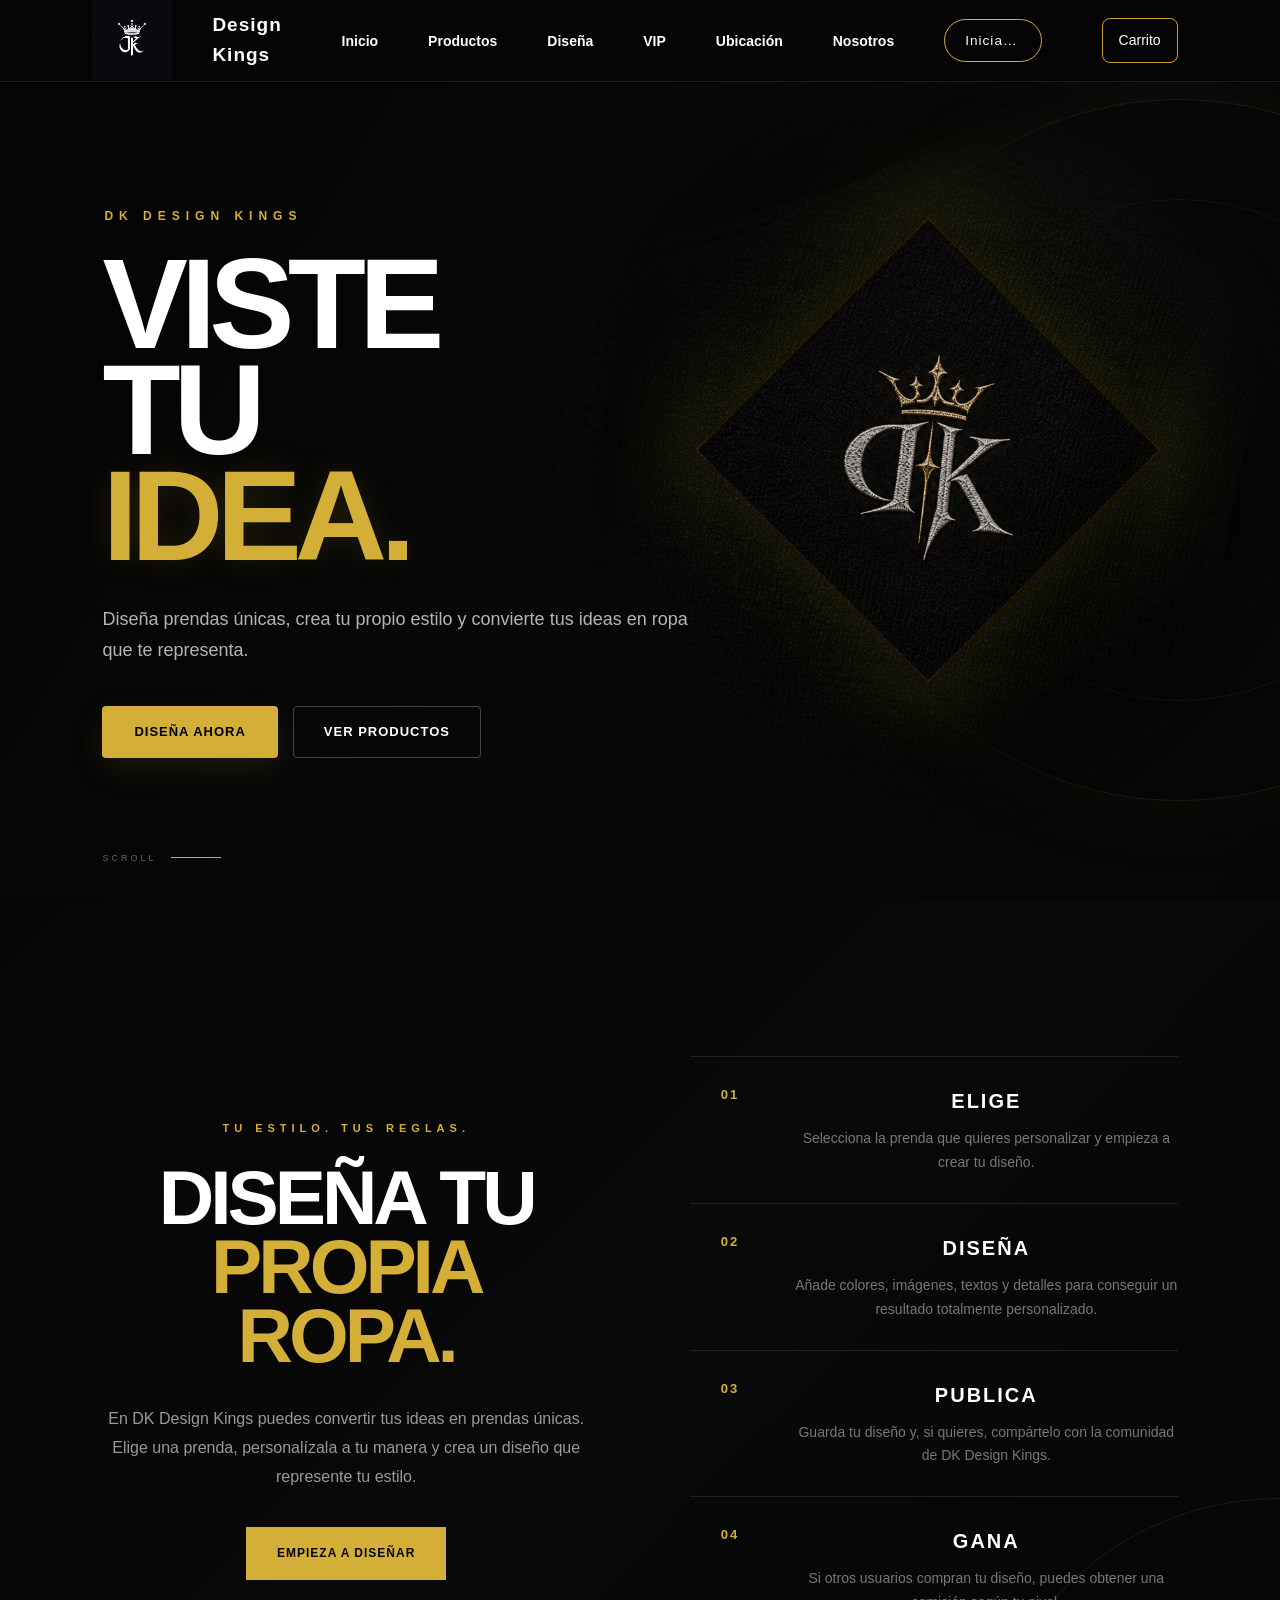
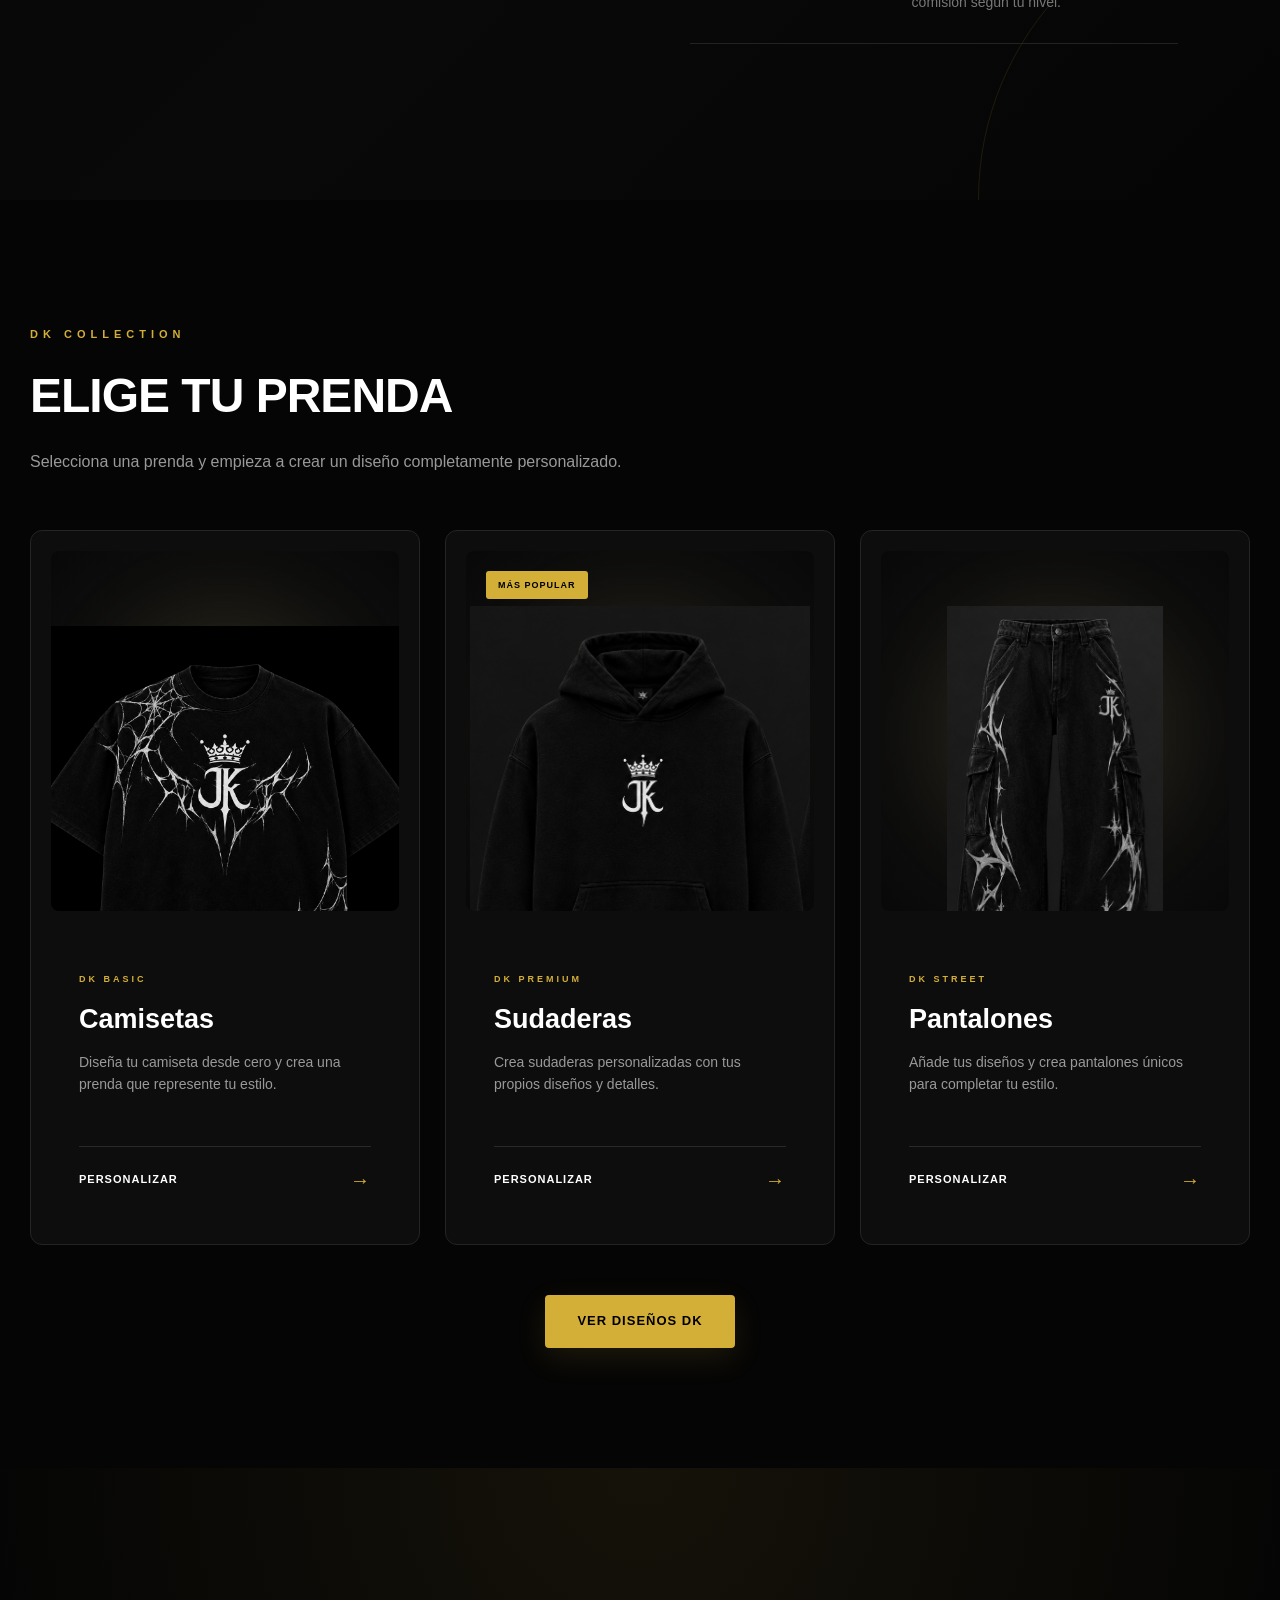
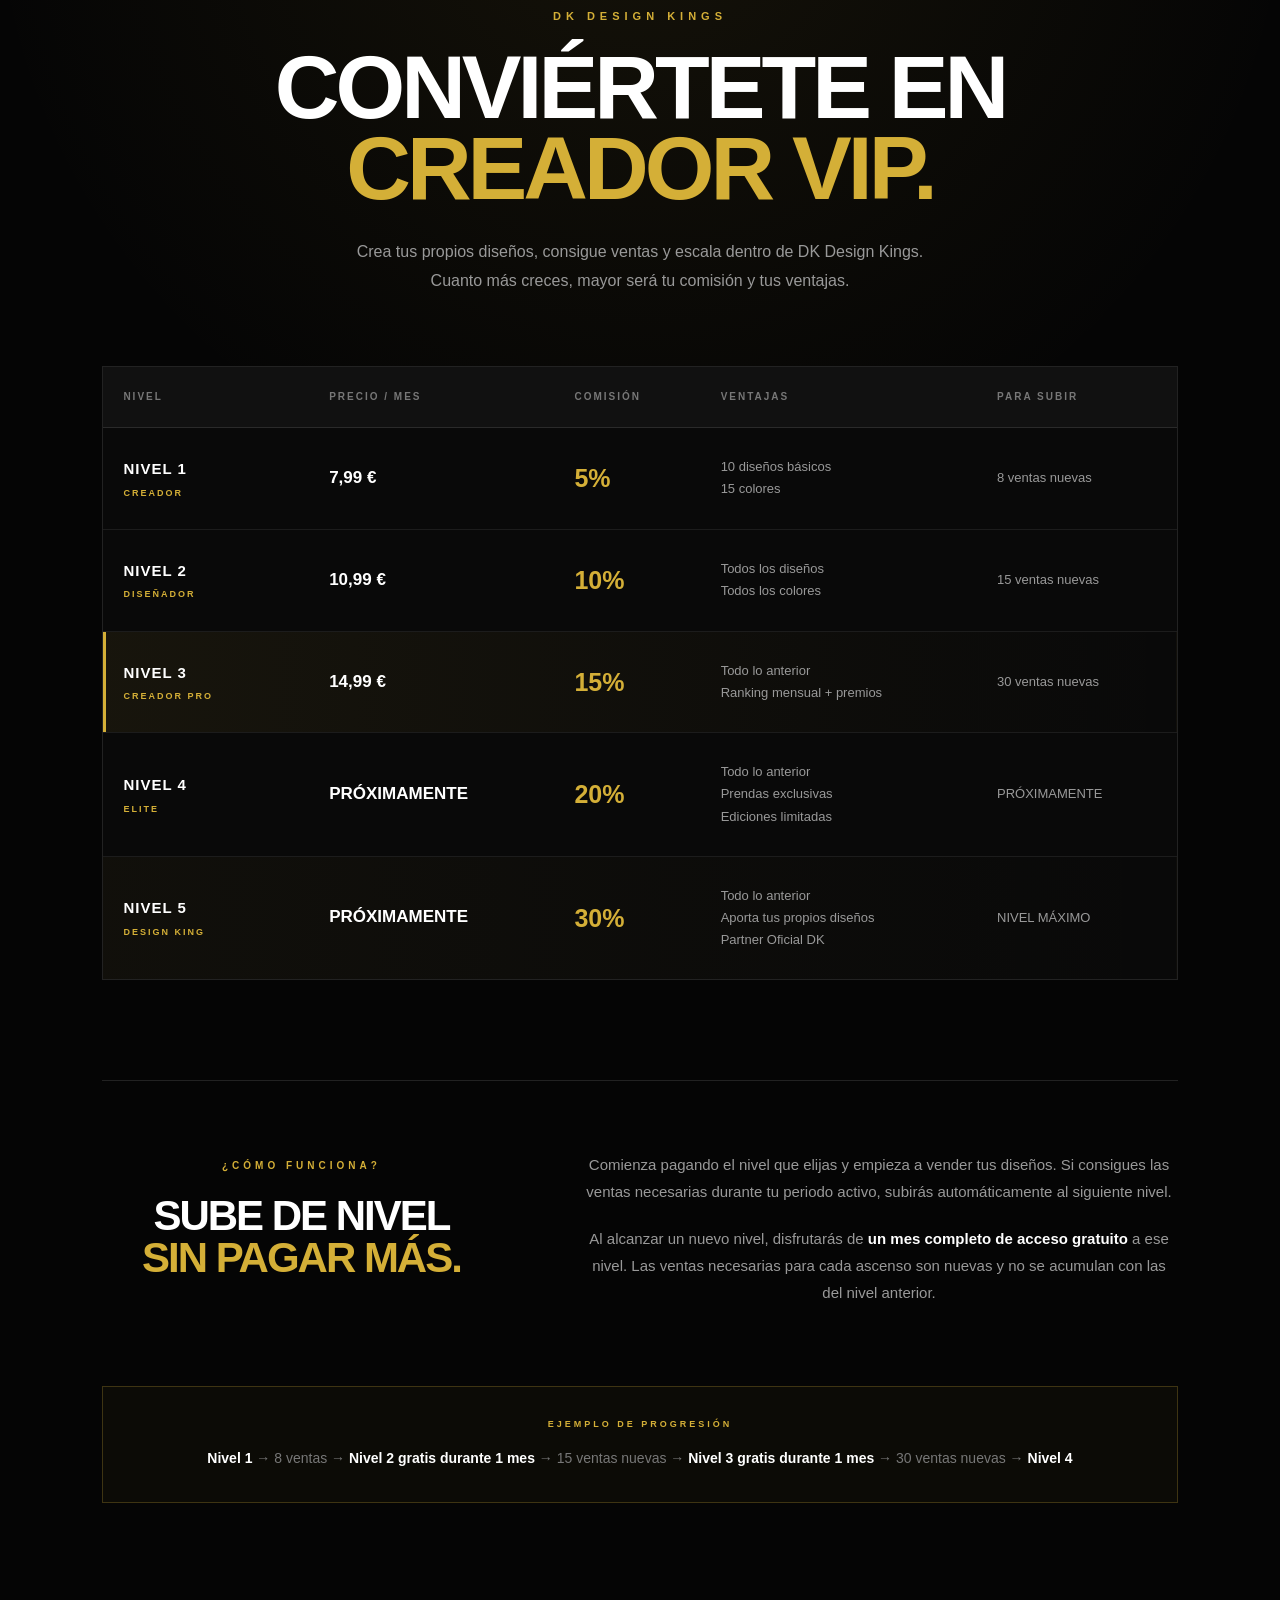
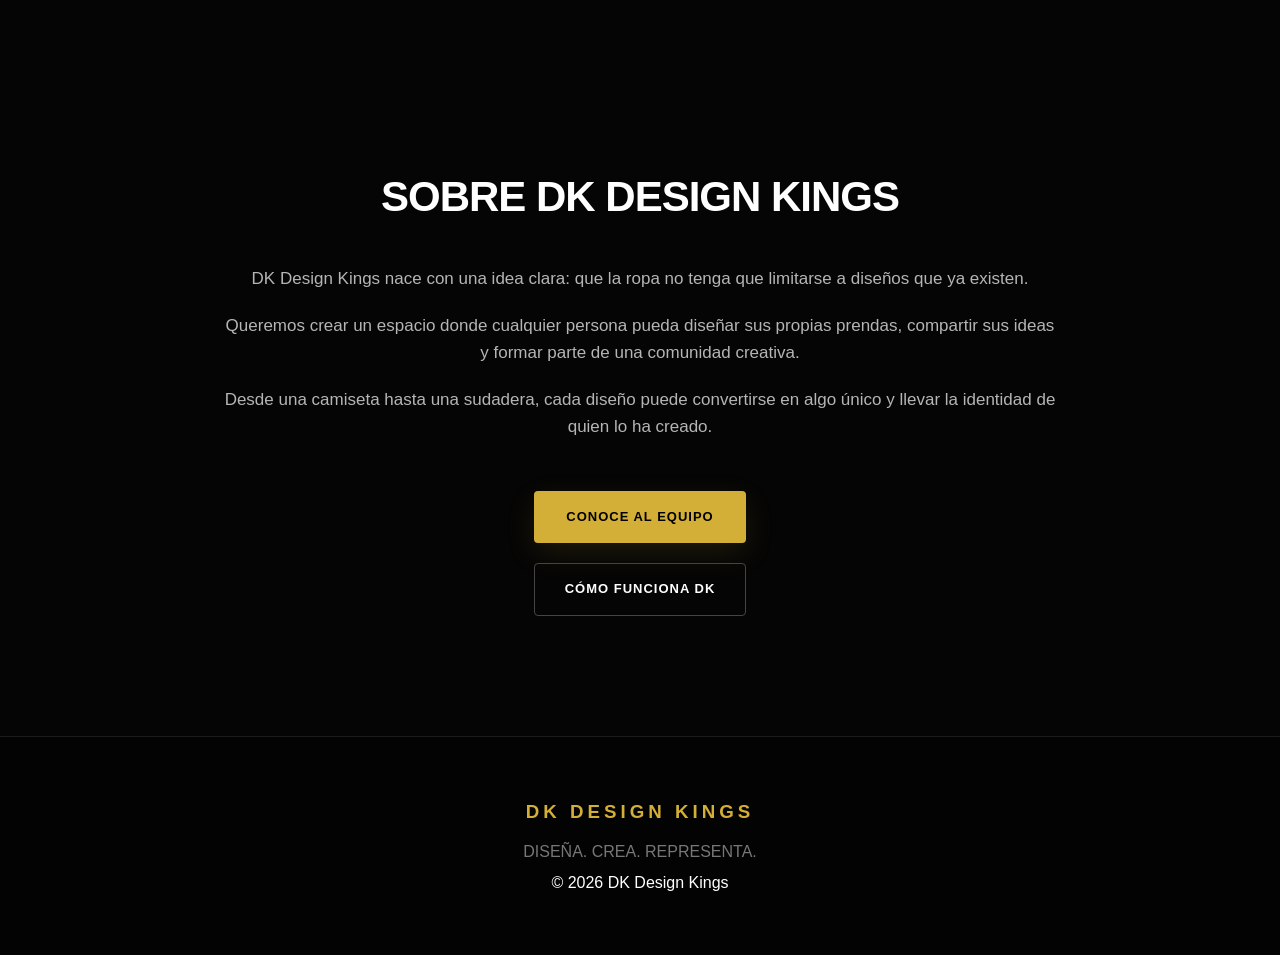
==== commit 3b3da3d2: "Añadir página informativa DK Co-authored-by: Copilot <223556219+Copilot@users.noreply.github.com>" ====
--- a/index.html
+++ b/index.html
@@ -631,6 +631,12 @@
         CONOCE AL EQUIPO
     </a>
 
+    <br>
+
+    <a href="Info.html" class="button-outline" style="display:inline-block; margin-top:20px;">
+        CÓMO FUNCIONA DK
+    </a>
+
 </section>
 
     </main>
--- a/style.css
+++ b/style.css
@@ -2870,4 +2870,4 @@
     border: 1px solid rgba(212, 175, 55, 0.3);
     border-radius: 8px;
     font-size: 0.9rem;
-}+}
